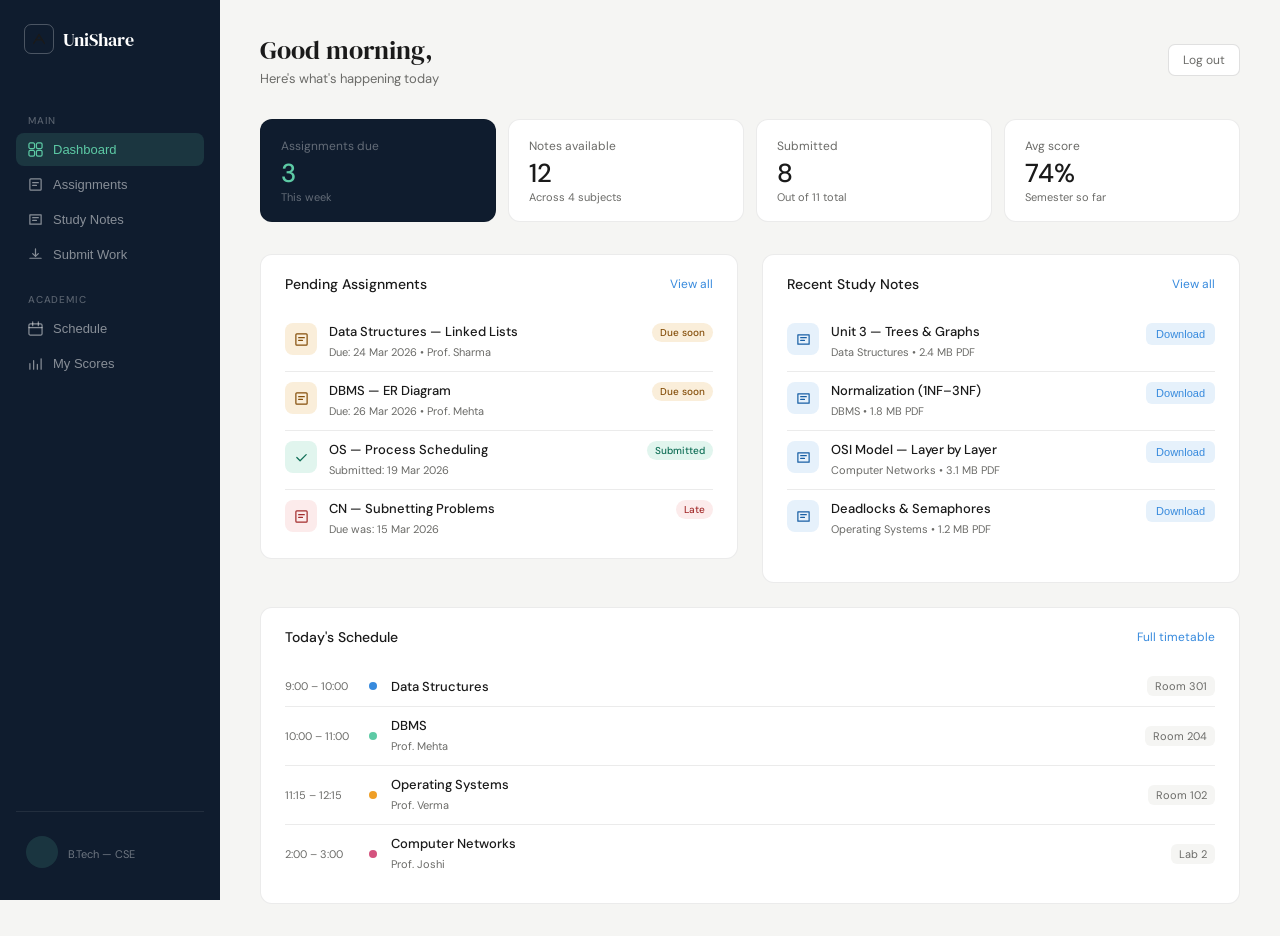
==== index.html @ 7fa1449f "." ====
<!DOCTYPE html>
<html lang="en">
<head>
<meta charset="UTF-8"/>
<meta name="viewport" content="width=device-width, initial-scale=1.0"/>
<title>UniShare — Student Dashboard</title>
<link href="https://fonts.googleapis.com/css2?family=DM+Serif+Display:ital@0;1&family=DM+Sans:wght@300;400;500&display=swap" rel="stylesheet">
<link rel="stylesheet" href="style.css">
</head>
<body>
<div class="app">
  <aside class="sidebar">
    <div class="brand">
      <div class="brand-mark">
        <svg width="16" height="16" viewBox="0 0 18 18" fill="none"><path d="M3 14L9 4L15 14" stroke="currentColor" stroke-width="1.5" stroke-linecap="round" stroke-linejoin="round"/><path d="M5.5 10H12.5" stroke="currentColor" stroke-width="1.5" stroke-linecap="round"/></svg>
      </div>
      <span class="brand-name">UniShare</span>
    </div>

    <div class="nav-label">Main</div>
    <button class="nav-item active" data-section="dashboard"><svg viewBox="0 0 16 16" fill="none"><rect x="1" y="1" width="6" height="6" rx="1.5" stroke="currentColor" stroke-width="1.3"/><rect x="9" y="1" width="6" height="6" rx="1.5" stroke="currentColor" stroke-width="1.3"/><rect x="1" y="9" width="6" height="6" rx="1.5" stroke="currentColor" stroke-width="1.3"/><rect x="9" y="9" width="6" height="6" rx="1.5" stroke="currentColor" stroke-width="1.3"/></svg>Dashboard</button>
    <button class="nav-item" data-section="assignments"><svg viewBox="0 0 16 16" fill="none"><path d="M3 2h10a1 1 0 011 1v10a1 1 0 01-1 1H3a1 1 0 01-1-1V3a1 1 0 011-1z" stroke="currentColor" stroke-width="1.3"/><path d="M5 6h6M5 9h4" stroke="currentColor" stroke-width="1.3" stroke-linecap="round"/></svg>Assignments</button>
    <button class="nav-item" data-section="notes"><svg viewBox="0 0 16 16" fill="none"><path d="M2 3h12v10H2z" stroke="currentColor" stroke-width="1.3" stroke-linejoin="round"/><path d="M5 6h6M5 9h4" stroke="currentColor" stroke-width="1.3" stroke-linecap="round"/></svg>Study Notes</button>
    <button class="nav-item" data-section="submit"><svg viewBox="0 0 16 16" fill="none"><path d="M8 2v8M5 7l3 3 3-3" stroke="currentColor" stroke-width="1.3" stroke-linecap="round" stroke-linejoin="round"/><path d="M2 12h12" stroke="currentColor" stroke-width="1.3" stroke-linecap="round"/></svg>Submit Work</button>

    <div class="nav-label">Academic</div>
    <button class="nav-item" data-section="schedule"><svg viewBox="0 0 16 16" fill="none"><rect x="1" y="3" width="14" height="12" rx="1.5" stroke="currentColor" stroke-width="1.3"/><path d="M5 1v4M11 1v4M1 7h14" stroke="currentColor" stroke-width="1.3" stroke-linecap="round"/></svg>Schedule</button>
    <button class="nav-item" data-section="scores"><svg viewBox="0 0 16 16" fill="none"><path d="M2 14V8M6 14V5M10 14V9M14 14V3" stroke="currentColor" stroke-width="1.3" stroke-linecap="round"/></svg>My Scores</button>

    <div class="sidebar-bottom">
      <div class="user-card" onclick="openSettings()">
        <div class="avatar" id="avatar-display">RS</div>
        <div class="user-info">
          <p id="user-display-name">Rahul Singh</p>
          <span id="user-display-program">B.Tech — CSE</span>
        </div>
      </div>
    </div>
  </aside>

  <main class="main">
    <div class="topbar">
      <div>
        <h1 id="page-title"></h1>
        <p id="page-sub"></p>
      </div>
      <button class="logout-btn" onclick="logout()">Log out</button>
    </div>
    <div id="dynamic-content"></div>
  </main>
</div>

<!-- SETTINGS MODAL -->
<div class="modal-overlay" id="settings-modal">
  <div class="modal">
    <h2>Settings</h2>
    <div class="form-group">
      <label class="form-label">Full Name</label>
      <input type="text" class="form-input" id="input-name" placeholder="Your name">
    </div>
    <div class="form-group">
      <label class="form-label">Program</label>
      <input type="text" class="form-input" id="input-program" placeholder="e.g., B.Tech CSE">
    </div>
    <div class="form-group">
      <label class="form-label">Accent Color</label>
      <div class="color-options" id="color-options">
        <div class="color-opt active" data-color="#5DCAA5" style="background:#5DCAA5"></div>
        <div class="color-opt" data-color="#378ADD" style="background:#378ADD"></div>
        <div class="color-opt" data-color="#D4537E" style="background:#D4537E"></div>
        <div class="color-opt" data-color="#EF9F27" style="background:#EF9F27"></div>
      </div>
    </div>
    <button class="btn-save" onclick="saveSettings()">Save Changes</button>
    <button class="btn-cancel" onclick="closeSettings()">Cancel</button>
  </div>
</div>

<script src="app.js"></script>
</body>
</html>
---- style.css ----
:root {
  --accent: #5DCAA5;
  --accent-soft: rgba(93, 202, 165, 0.15);
  --sidebar-bg: #0f1c2e;
  --bg: #f5f5f3;
  --card-bg: #fff;
  --text-main: #1a1a1a;
  --text-muted: #6b6b68;
  --border: rgba(0, 0, 0, 0.08);
}

*,
*::before,
*::after {
  box-sizing: border-box;
  margin: 0;
  padding: 0;
}

html,
body {
  height: 100%;
  font-family: 'DM Sans', sans-serif;
  background: var(--bg);
  color: var(--text-main);
}

.app {
  display: flex;
  min-height: 100vh;
}


/* ── SIDEBAR ─────────────────────────────── */

.sidebar {
  width: 220px;
  background: var(--sidebar-bg);
  display: flex;
  flex-direction: column;
  padding: 1.5rem 1rem;
  position: fixed;
  top: 0;
  left: 0;
  bottom: 0;
  z-index: 100;
}

.brand {
  display: flex;
  align-items: center;
  gap: 9px;
  margin-bottom: 2.5rem;
  padding: 0 0.5rem;
}

.brand-mark {
  width: 30px;
  height: 30px;
  border: 1.5px solid rgba(255, 255, 255, 0.25);
  border-radius: 7px;
  display: flex;
  align-items: center;
  justify-content: center;
}

.brand-mark svg {
  stroke: var(--accent);
}

.brand-name {
  font-family: 'DM Serif Display', serif;
  font-size: 18px;
  color: #fff;
}

.nav-label {
  font-size: 10px;
  font-weight: 500;
  letter-spacing: 0.08em;
  text-transform: uppercase;
  color: rgba(255, 255, 255, 0.3);
  padding: 0 0.75rem;
  margin: 1.25rem 0 6px;
}

.nav-item {
  display: flex;
  align-items: center;
  gap: 10px;
  padding: 9px 12px;
  border-radius: 8px;
  cursor: pointer;
  color: rgba(255, 255, 255, 0.5);
  font-size: 13px;
  transition: all 0.15s;
  background: none;
  border: none;
  width: 100%;
  text-align: left;
  margin-bottom: 2px;
}

.nav-item:hover {
  background: rgba(255, 255, 255, 0.07);
  color: rgba(255, 255, 255, 0.85);
}

.nav-item.active {
  background: var(--accent-soft);
  color: var(--accent);
}

.nav-item svg {
  width: 15px;
  height: 15px;
  flex-shrink: 0;
}

.sidebar-bottom {
  margin-top: auto;
  border-top: 0.5px solid rgba(255, 255, 255, 0.08);
  padding-top: 1rem;
}

.user-card {
  display: flex;
  align-items: center;
  gap: 10px;
  padding: 8px 10px;
  border-radius: 8px;
  cursor: pointer;
  transition: background 0.2s;
}

.user-card:hover {
  background: rgba(255, 255, 255, 0.05);
}

.avatar {
  width: 32px;
  height: 32px;
  border-radius: 50%;
  background: var(--accent-soft);
  display: flex;
  align-items: center;
  justify-content: center;
  font-size: 12px;
  font-weight: 500;
  color: var(--accent);
  flex-shrink: 0;
}

.user-info p {
  font-size: 13px;
  color: #fff;
  font-weight: 500;
}

.user-info span {
  font-size: 11px;
  color: rgba(255, 255, 255, 0.4);
}


/* ── MAIN ────────────────────────────────── */

.main {
  margin-left: 220px;
  flex: 1;
  padding: 2rem 2.5rem;
  max-width: calc(100vw - 220px);
}

.topbar {
  display: flex;
  align-items: center;
  justify-content: space-between;
  margin-bottom: 2rem;
}

.topbar h1 {
  font-family: 'DM Serif Display', serif;
  font-size: 26px;
  font-weight: 400;
}

.topbar p {
  font-size: 13px;
  color: var(--text-muted);
  margin-top: 2px;
}

.logout-btn {
  font-size: 12px;
  color: var(--text-muted);
  background: #fff;
  border: 0.5px solid rgba(0, 0, 0, 0.12);
  border-radius: 7px;
  padding: 7px 14px;
  cursor: pointer;
  font-family: 'DM Sans', sans-serif;
}

.logout-btn:hover {
  background: var(--bg);
}


/* ── CARDS & GRID ────────────────────────── */

.stats-grid {
  display: grid;
  grid-template-columns: repeat(4, 1fr);
  gap: 12px;
  margin-bottom: 2rem;
}

.stat-card {
  background: var(--card-bg);
  border: 0.5px solid var(--border);
  border-radius: 12px;
  padding: 1.1rem 1.25rem;
}

.stat-card.highlight {
  background: var(--sidebar-bg);
}

.stat-label {
  font-size: 12px;
  color: var(--text-muted);
  margin-bottom: 6px;
}

.stat-value {
  font-size: 26px;
  font-weight: 500;
  line-height: 1;
}

.stat-sub {
  font-size: 11px;
  color: var(--text-muted);
  margin-top: 4px;
}

.stat-card.highlight .stat-label,
.stat-card.highlight .stat-sub {
  color: rgba(255, 255, 255, 0.35);
}

.stat-card.highlight .stat-value {
  color: var(--accent);
}

.content-grid {
  display: grid;
  grid-template-columns: 1fr 1fr;
  gap: 1.5rem;
  margin-bottom: 1.5rem;
}

.card {
  background: var(--card-bg);
  border: 0.5px solid var(--border);
  border-radius: 12px;
  padding: 1.25rem 1.5rem;
  margin-bottom: 1.5rem;
}

.card:last-child {
  margin-bottom: 0;
}

.card-header {
  display: flex;
  align-items: center;
  justify-content: space-between;
  margin-bottom: 1.25rem;
}

.card-title {
  font-size: 14px;
  font-weight: 500;
}

.card-link {
  font-size: 12px;
  color: #378ADD;
  cursor: pointer;
}

.card-link:hover {
  text-decoration: underline;
}


/* ── LIST ────────────────────────────────── */

.list-item {
  display: flex;
  align-items: flex-start;
  gap: 12px;
  padding: 10px 0;
  border-bottom: 0.5px solid var(--border);
}

.list-item:last-child {
  border-bottom: none;
  padding-bottom: 0;
}

.list-icon {
  width: 32px;
  height: 32px;
  border-radius: 8px;
  display: flex;
  align-items: center;
  justify-content: center;
  flex-shrink: 0;
}

.icon-due  { background: #faeeda; color: #854f0b; }
.icon-done { background: #e1f5ee; color: #0f6e56; }
.icon-late { background: #fcebeb; color: #a32d2d; }

.icon-new,
.icon-note {
  background: #e6f1fb;
  color: #185fa5;
}

.list-info {
  flex: 1;
}

.list-info p {
  font-size: 13px;
  font-weight: 500;
}

.list-info span {
  font-size: 11px;
  color: var(--text-muted);
}

.badge {
  font-size: 10px;
  font-weight: 500;
  padding: 3px 8px;
  border-radius: 20px;
  white-space: nowrap;
}

.badge.due  { background: #faeeda; color: #854f0b; }
.badge.done { background: #e1f5ee; color: #0f6e56; }
.badge.late { background: #fcebeb; color: #a32d2d; }
.badge.new  { background: #e6f1fb; color: #185fa5; }

.btn-sm {
  font-size: 11px;
  color: #378ADD;
  background: #e6f1fb;
  border: none;
  border-radius: 6px;
  padding: 5px 10px;
  cursor: pointer;
  font-weight: 500;
}

.btn-sm:hover {
  background: #d0e4f9;
}


/* ── SCHEDULE ────────────────────────────── */

.schedule-row {
  display: flex;
  align-items: center;
  gap: 14px;
  padding: 10px 0;
  border-bottom: 0.5px solid var(--border);
}

.schedule-row:last-child {
  border-bottom: none;
}

.schedule-time {
  font-size: 11px;
  color: var(--text-muted);
  min-width: 70px;
}

.schedule-dot {
  width: 8px;
  height: 8px;
  border-radius: 50%;
  flex-shrink: 0;
}

.schedule-info p {
  font-size: 13px;
  font-weight: 500;
}

.schedule-info span {
  font-size: 11px;
  color: var(--text-muted);
}

.schedule-room {
  margin-left: auto;
  font-size: 11px;
  color: var(--text-muted);
  background: var(--bg);
  padding: 3px 8px;
  border-radius: 6px;
}


/* ── SUBMIT ──────────────────────────────── */

.upload-area {
  border: 1.5px dashed rgba(0, 0, 0, 0.15);
  border-radius: 10px;
  padding: 1.5rem;
  text-align: center;
  cursor: pointer;
  transition: border-color 0.15s, background 0.15s;
  margin-bottom: 1rem;
}

.upload-area:hover {
  border-color: #378ADD;
  background: #f0f7ff;
}

.upload-area p {
  font-size: 13px;
  color: var(--text-muted);
  margin-top: 8px;
}

.select-field {
  width: 100%;
  height: 38px;
  border: 0.5px solid rgba(0, 0, 0, 0.12);
  border-radius: 8px;
  padding: 0 12px;
  font-family: 'DM Sans', sans-serif;
  font-size: 13px;
  background: #fff;
  outline: none;
  margin-bottom: 10px;
  cursor: pointer;
}

.submit-btn {
  width: 100%;
  height: 40px;
  background: var(--sidebar-bg);
  color: #fff;
  border: none;
  border-radius: 8px;
  font-family: 'DM Sans', sans-serif;
  font-size: 13px;
  font-weight: 500;
  cursor: pointer;
}

.submit-btn:hover {
  opacity: 0.85;
}


/* ── SCORES ──────────────────────────────── */

.progress-row {
  display: flex;
  align-items: center;
  gap: 16px;
  padding: 12px 0;
  border-bottom: 0.5px solid var(--border);
}

.progress-row:last-child {
  border-bottom: none;
}

.progress-label {
  font-size: 13px;
  font-weight: 500;
  min-width: 160px;
}

.progress-track {
  flex: 1;
  background: var(--bg);
  border-radius: 20px;
  height: 6px;
  overflow: hidden;
}

.progress-fill {
  height: 100%;
  border-radius: 20px;
}

.progress-value {
  font-size: 13px;
  font-weight: 500;
  min-width: 40px;
  text-align: right;
}


/* ── MODAL ───────────────────────────────── */

.modal-overlay {
  position: fixed;
  inset: 0;
  background: rgba(0, 0, 0, 0.4);
  display: flex;
  align-items: center;
  justify-content: center;
  z-index: 200;
  opacity: 0;
  visibility: hidden;
  transition: all 0.2s;
}

.modal-overlay.open {
  opacity: 1;
  visibility: visible;
}

.modal {
  background: #fff;
  border-radius: 12px;
  padding: 2rem;
  width: 100%;
  max-width: 400px;
  box-shadow: 0 10px 40px rgba(0, 0, 0, 0.1);
  transform: translateY(10px);
  transition: transform 0.2s;
}

.modal-overlay.open .modal {
  transform: translateY(0);
}

.modal h2 {
  font-family: 'DM Serif Display', serif;
  font-size: 20px;
  margin-bottom: 1.5rem;
}

.form-group {
  margin-bottom: 1rem;
}

.form-label {
  display: block;
  font-size: 12px;
  font-weight: 500;
  color: var(--text-muted);
  margin-bottom: 6px;
}

.form-input {
  width: 100%;
  height: 40px;
  border: 1px solid #ddd;
  border-radius: 8px;
  padding: 0 12px;
  font-size: 13px;
}

.color-options {
  display: flex;
  gap: 10px;
  margin-top: 5px;
}

.color-opt {
  width: 28px;
  height: 28px;
  border-radius: 50%;
  cursor: pointer;
  border: 2px solid transparent;
  transition: transform 0.15s;
}

.color-opt:hover {
  transform: scale(1.1);
}

.color-opt.active {
  border-color: var(--text-main);
}

.btn-save {
  width: 100%;
  height: 40px;
  background: var(--accent);
  color: #fff;
  border: none;
  border-radius: 8px;
  font-weight: 500;
  cursor: pointer;
  margin-top: 1rem;
}

.btn-cancel {
  background: transparent;
  color: var(--text-muted);
  border: none;
  cursor: pointer;
  font-size: 12px;
  margin-top: 0.5rem;
  display: block;
  width: 100%;
  text-align: center;
}


/* ── RESPONSIVE ──────────────────────────── */

@media (max-width: 900px) {
  .stats-grid {
    grid-template-columns: 1fr 1fr;
  }
  .content-grid {
    grid-template-columns: 1fr;
  }
}

@media (max-width: 640px) {
  .sidebar {
    display: none;
  }
  .main {
    margin-left: 0;
    max-width: 100vw;
    padding: 1.25rem;
  }
  .stats-grid {
    grid-template-columns: 1fr 1fr;
  }
}
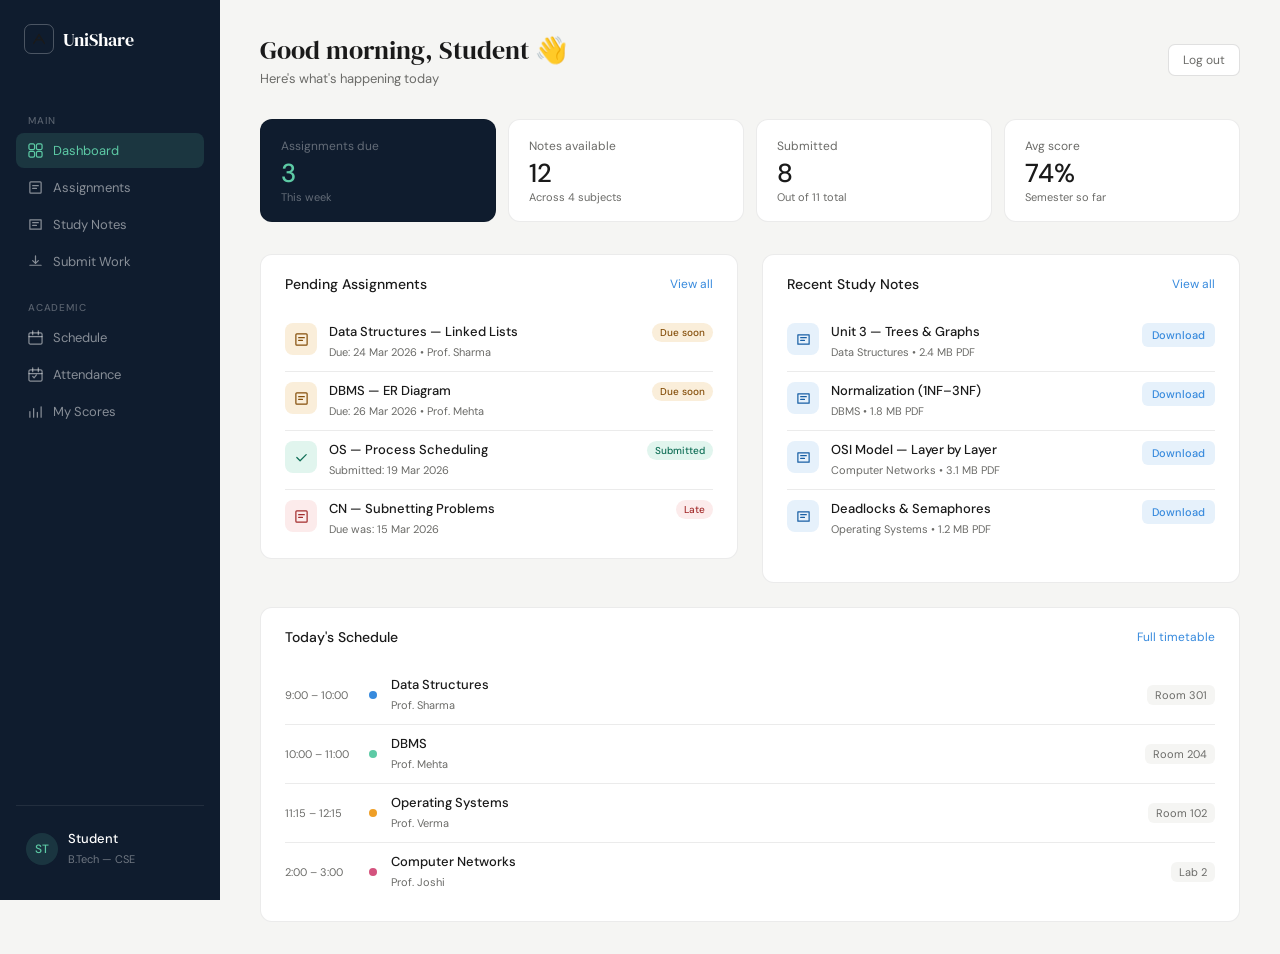
==== commit fc57b4c9: "added attendance option to student dashboard" ====
--- a/index.html
+++ b/index.html
@@ -4,28 +4,56 @@
 <meta charset="UTF-8"/>
 <meta name="viewport" content="width=device-width, initial-scale=1.0"/>
 <title>UniShare — Student Dashboard</title>
+<link rel="preconnect" href="https://fonts.googleapis.com">
+<link rel="preconnect" href="https://fonts.gstatic.com" crossorigin>
 <link href="https://fonts.googleapis.com/css2?family=DM+Serif+Display:ital@0;1&family=DM+Sans:wght@300;400;500&display=swap" rel="stylesheet">
 <link rel="stylesheet" href="style.css">
 </head>
 <body>
 <div class="app">
+
   <aside class="sidebar">
     <div class="brand">
       <div class="brand-mark">
-        <svg width="16" height="16" viewBox="0 0 18 18" fill="none"><path d="M3 14L9 4L15 14" stroke="currentColor" stroke-width="1.5" stroke-linecap="round" stroke-linejoin="round"/><path d="M5.5 10H12.5" stroke="currentColor" stroke-width="1.5" stroke-linecap="round"/></svg>
+        <svg width="16" height="16" viewBox="0 0 18 18" fill="none">
+          <path d="M3 14L9 4L15 14" stroke="currentColor" stroke-width="1.5" stroke-linecap="round" stroke-linejoin="round"/>
+          <path d="M5.5 10H12.5" stroke="currentColor" stroke-width="1.5" stroke-linecap="round"/>
+        </svg>
       </div>
       <span class="brand-name">UniShare</span>
     </div>
 
     <div class="nav-label">Main</div>
-    <button class="nav-item active" data-section="dashboard"><svg viewBox="0 0 16 16" fill="none"><rect x="1" y="1" width="6" height="6" rx="1.5" stroke="currentColor" stroke-width="1.3"/><rect x="9" y="1" width="6" height="6" rx="1.5" stroke="currentColor" stroke-width="1.3"/><rect x="1" y="9" width="6" height="6" rx="1.5" stroke="currentColor" stroke-width="1.3"/><rect x="9" y="9" width="6" height="6" rx="1.5" stroke="currentColor" stroke-width="1.3"/></svg>Dashboard</button>
-    <button class="nav-item" data-section="assignments"><svg viewBox="0 0 16 16" fill="none"><path d="M3 2h10a1 1 0 011 1v10a1 1 0 01-1 1H3a1 1 0 01-1-1V3a1 1 0 011-1z" stroke="currentColor" stroke-width="1.3"/><path d="M5 6h6M5 9h4" stroke="currentColor" stroke-width="1.3" stroke-linecap="round"/></svg>Assignments</button>
-    <button class="nav-item" data-section="notes"><svg viewBox="0 0 16 16" fill="none"><path d="M2 3h12v10H2z" stroke="currentColor" stroke-width="1.3" stroke-linejoin="round"/><path d="M5 6h6M5 9h4" stroke="currentColor" stroke-width="1.3" stroke-linecap="round"/></svg>Study Notes</button>
-    <button class="nav-item" data-section="submit"><svg viewBox="0 0 16 16" fill="none"><path d="M8 2v8M5 7l3 3 3-3" stroke="currentColor" stroke-width="1.3" stroke-linecap="round" stroke-linejoin="round"/><path d="M2 12h12" stroke="currentColor" stroke-width="1.3" stroke-linecap="round"/></svg>Submit Work</button>
+    <button class="nav-item active" data-section="dashboard">
+      <svg viewBox="0 0 16 16" fill="none"><rect x="1" y="1" width="6" height="6" rx="1.5" stroke="currentColor" stroke-width="1.3"/><rect x="9" y="1" width="6" height="6" rx="1.5" stroke="currentColor" stroke-width="1.3"/><rect x="1" y="9" width="6" height="6" rx="1.5" stroke="currentColor" stroke-width="1.3"/><rect x="9" y="9" width="6" height="6" rx="1.5" stroke="currentColor" stroke-width="1.3"/></svg>
+      Dashboard
+    </button>
+    <button class="nav-item" data-section="assignments">
+      <svg viewBox="0 0 16 16" fill="none"><path d="M3 2h10a1 1 0 011 1v10a1 1 0 01-1 1H3a1 1 0 01-1-1V3a1 1 0 011-1z" stroke="currentColor" stroke-width="1.3"/><path d="M5 6h6M5 9h4" stroke="currentColor" stroke-width="1.3" stroke-linecap="round"/></svg>
+      Assignments
+    </button>
+    <button class="nav-item" data-section="notes">
+      <svg viewBox="0 0 16 16" fill="none"><path d="M2 3h12v10H2z" stroke="currentColor" stroke-width="1.3" stroke-linejoin="round"/><path d="M5 6h6M5 9h4" stroke="currentColor" stroke-width="1.3" stroke-linecap="round"/></svg>
+      Study Notes
+    </button>
+    <button class="nav-item" data-section="submit">
+      <svg viewBox="0 0 16 16" fill="none"><path d="M8 2v8M5 7l3 3 3-3" stroke="currentColor" stroke-width="1.3" stroke-linecap="round" stroke-linejoin="round"/><path d="M2 12h12" stroke="currentColor" stroke-width="1.3" stroke-linecap="round"/></svg>
+      Submit Work
+    </button>
 
     <div class="nav-label">Academic</div>
-    <button class="nav-item" data-section="schedule"><svg viewBox="0 0 16 16" fill="none"><rect x="1" y="3" width="14" height="12" rx="1.5" stroke="currentColor" stroke-width="1.3"/><path d="M5 1v4M11 1v4M1 7h14" stroke="currentColor" stroke-width="1.3" stroke-linecap="round"/></svg>Schedule</button>
-    <button class="nav-item" data-section="scores"><svg viewBox="0 0 16 16" fill="none"><path d="M2 14V8M6 14V5M10 14V9M14 14V3" stroke="currentColor" stroke-width="1.3" stroke-linecap="round"/></svg>My Scores</button>
+    <button class="nav-item" data-section="schedule">
+      <svg viewBox="0 0 16 16" fill="none"><rect x="1" y="3" width="14" height="12" rx="1.5" stroke="currentColor" stroke-width="1.3"/><path d="M5 1v4M11 1v4M1 7h14" stroke="currentColor" stroke-width="1.3" stroke-linecap="round"/></svg>
+      Schedule
+    </button>
+    <button class="nav-item" data-section="attendance">
+      <svg viewBox="0 0 16 16" fill="none"><rect x="1" y="3" width="14" height="12" rx="1.5" stroke="currentColor" stroke-width="1.3"/><path d="M5 1v4M11 1v4M1 7h14" stroke="currentColor" stroke-width="1.3" stroke-linecap="round"/><path d="M5 10l1.5 1.5L9 8.5" stroke="currentColor" stroke-width="1.3" stroke-linecap="round" stroke-linejoin="round"/></svg>
+      Attendance
+    </button>
+    <button class="nav-item" data-section="scores">
+      <svg viewBox="0 0 16 16" fill="none"><path d="M2 14V8M6 14V5M10 14V9M14 14V3" stroke="currentColor" stroke-width="1.3" stroke-linecap="round"/></svg>
+      My Scores
+    </button>
 
     <div class="sidebar-bottom">
       <div class="user-card" onclick="openSettings()">
--- a/style.css
+++ b/style.css
@@ -9,16 +9,13 @@
   --border: rgba(0, 0, 0, 0.08);
 }
 
-*,
-*::before,
-*::after {
+*, *::before, *::after {
   box-sizing: border-box;
   margin: 0;
   padding: 0;
 }
 
-html,
-body {
+html, body {
   height: 100%;
   font-family: 'DM Sans', sans-serif;
   background: var(--bg);
@@ -30,9 +27,7 @@
   min-height: 100vh;
 }
 
-
-/* ── SIDEBAR ─────────────────────────────── */
-
+/* ── SIDEBAR ── */
 .sidebar {
   width: 220px;
   background: var(--sidebar-bg);
@@ -40,9 +35,7 @@
   flex-direction: column;
   padding: 1.5rem 1rem;
   position: fixed;
-  top: 0;
-  left: 0;
-  bottom: 0;
+  top: 0; left: 0; bottom: 0;
   z-index: 100;
 }
 
@@ -55,18 +48,13 @@
 }
 
 .brand-mark {
-  width: 30px;
-  height: 30px;
-  border: 1.5px solid rgba(255, 255, 255, 0.25);
+  width: 30px; height: 30px;
+  border: 1.5px solid rgba(255,255,255,0.25);
   border-radius: 7px;
-  display: flex;
-  align-items: center;
-  justify-content: center;
-}
-
-.brand-mark svg {
-  stroke: var(--accent);
-}
+  display: flex; align-items: center; justify-content: center;
+}
+
+.brand-mark svg { stroke: var(--accent); }
 
 .brand-name {
   font-family: 'DM Serif Display', serif;
@@ -79,7 +67,7 @@
   font-weight: 500;
   letter-spacing: 0.08em;
   text-transform: uppercase;
-  color: rgba(255, 255, 255, 0.3);
+  color: rgba(255,255,255,0.3);
   padding: 0 0.75rem;
   margin: 1.25rem 0 6px;
 }
@@ -91,7 +79,7 @@
   padding: 9px 12px;
   border-radius: 8px;
   cursor: pointer;
-  color: rgba(255, 255, 255, 0.5);
+  color: rgba(255,255,255,0.5);
   font-size: 13px;
   transition: all 0.15s;
   background: none;
@@ -99,11 +87,12 @@
   width: 100%;
   text-align: left;
   margin-bottom: 2px;
+  font-family: 'DM Sans', sans-serif;
 }
 
 .nav-item:hover {
-  background: rgba(255, 255, 255, 0.07);
-  color: rgba(255, 255, 255, 0.85);
+  background: rgba(255,255,255,0.07);
+  color: rgba(255,255,255,0.85);
 }
 
 .nav-item.active {
@@ -112,14 +101,13 @@
 }
 
 .nav-item svg {
-  width: 15px;
-  height: 15px;
+  width: 15px; height: 15px;
   flex-shrink: 0;
 }
 
 .sidebar-bottom {
   margin-top: auto;
-  border-top: 0.5px solid rgba(255, 255, 255, 0.08);
+  border-top: 0.5px solid rgba(255,255,255,0.08);
   padding-top: 1rem;
 }
 
@@ -133,38 +121,22 @@
   transition: background 0.2s;
 }
 
-.user-card:hover {
-  background: rgba(255, 255, 255, 0.05);
-}
+.user-card:hover { background: rgba(255,255,255,0.05); }
 
 .avatar {
-  width: 32px;
-  height: 32px;
+  width: 32px; height: 32px;
   border-radius: 50%;
   background: var(--accent-soft);
-  display: flex;
-  align-items: center;
-  justify-content: center;
-  font-size: 12px;
-  font-weight: 500;
+  display: flex; align-items: center; justify-content: center;
+  font-size: 12px; font-weight: 500;
   color: var(--accent);
   flex-shrink: 0;
 }
 
-.user-info p {
-  font-size: 13px;
-  color: #fff;
-  font-weight: 500;
-}
-
-.user-info span {
-  font-size: 11px;
-  color: rgba(255, 255, 255, 0.4);
-}
-
-
-/* ── MAIN ────────────────────────────────── */
-
+.user-info p { font-size: 13px; color: #fff; font-weight: 500; }
+.user-info span { font-size: 11px; color: rgba(255,255,255,0.4); }
+
+/* ── MAIN ── */
 .main {
   margin-left: 220px;
   flex: 1;
@@ -185,33 +157,25 @@
   font-weight: 400;
 }
 
-.topbar p {
-  font-size: 13px;
-  color: var(--text-muted);
-  margin-top: 2px;
-}
+.topbar p { font-size: 13px; color: var(--text-muted); margin-top: 2px; }
 
 .logout-btn {
   font-size: 12px;
   color: var(--text-muted);
   background: #fff;
-  border: 0.5px solid rgba(0, 0, 0, 0.12);
+  border: 0.5px solid rgba(0,0,0,0.12);
   border-radius: 7px;
   padding: 7px 14px;
   cursor: pointer;
   font-family: 'DM Sans', sans-serif;
 }
 
-.logout-btn:hover {
-  background: var(--bg);
-}
-
-
-/* ── CARDS & GRID ────────────────────────── */
-
+.logout-btn:hover { background: var(--bg); }
+
+/* ── CARDS & GRID ── */
 .stats-grid {
   display: grid;
-  grid-template-columns: repeat(4, 1fr);
+  grid-template-columns: repeat(4,1fr);
   gap: 12px;
   margin-bottom: 2rem;
 }
@@ -223,36 +187,15 @@
   padding: 1.1rem 1.25rem;
 }
 
-.stat-card.highlight {
-  background: var(--sidebar-bg);
-}
-
-.stat-label {
-  font-size: 12px;
-  color: var(--text-muted);
-  margin-bottom: 6px;
-}
-
-.stat-value {
-  font-size: 26px;
-  font-weight: 500;
-  line-height: 1;
-}
-
-.stat-sub {
-  font-size: 11px;
-  color: var(--text-muted);
-  margin-top: 4px;
-}
+.stat-card.highlight { background: var(--sidebar-bg); }
+
+.stat-label { font-size: 12px; color: var(--text-muted); margin-bottom: 6px; }
+.stat-value { font-size: 26px; font-weight: 500; line-height: 1; }
+.stat-sub   { font-size: 11px; color: var(--text-muted); margin-top: 4px; }
 
 .stat-card.highlight .stat-label,
-.stat-card.highlight .stat-sub {
-  color: rgba(255, 255, 255, 0.35);
-}
-
-.stat-card.highlight .stat-value {
-  color: var(--accent);
-}
+.stat-card.highlight .stat-sub  { color: rgba(255,255,255,0.35); }
+.stat-card.highlight .stat-value { color: var(--accent); }
 
 .content-grid {
   display: grid;
@@ -269,9 +212,7 @@
   margin-bottom: 1.5rem;
 }
 
-.card:last-child {
-  margin-bottom: 0;
-}
+.card:last-child { margin-bottom: 0; }
 
 .card-header {
   display: flex;
@@ -280,24 +221,12 @@
   margin-bottom: 1.25rem;
 }
 
-.card-title {
-  font-size: 14px;
-  font-weight: 500;
-}
-
-.card-link {
-  font-size: 12px;
-  color: #378ADD;
-  cursor: pointer;
-}
-
-.card-link:hover {
-  text-decoration: underline;
-}
-
-
-/* ── LIST ────────────────────────────────── */
-
+.card-title { font-size: 14px; font-weight: 500; }
+
+.card-link { font-size: 12px; color: #378ADD; cursor: pointer; }
+.card-link:hover { text-decoration: underline; }
+
+/* ── LIST ── */
 .list-item {
   display: flex;
   align-items: flex-start;
@@ -306,76 +235,51 @@
   border-bottom: 0.5px solid var(--border);
 }
 
-.list-item:last-child {
-  border-bottom: none;
-  padding-bottom: 0;
-}
+.list-item:last-child { border-bottom: none; padding-bottom: 0; }
 
 .list-icon {
-  width: 32px;
-  height: 32px;
+  width: 32px; height: 32px;
   border-radius: 8px;
-  display: flex;
-  align-items: center;
-  justify-content: center;
+  display: flex; align-items: center; justify-content: center;
   flex-shrink: 0;
 }
 
 .icon-due  { background: #faeeda; color: #854f0b; }
 .icon-done { background: #e1f5ee; color: #0f6e56; }
 .icon-late { background: #fcebeb; color: #a32d2d; }
-
 .icon-new,
-.icon-note {
-  background: #e6f1fb;
-  color: #185fa5;
-}
-
-.list-info {
-  flex: 1;
-}
-
-.list-info p {
-  font-size: 13px;
-  font-weight: 500;
-}
-
-.list-info span {
-  font-size: 11px;
-  color: var(--text-muted);
-}
+.icon-note { background: #e6f1fb; color: #185fa5; }
+
+.list-info { flex: 1; }
+.list-info p    { font-size: 13px; font-weight: 500; }
+.list-info span { font-size: 11px; color: var(--text-muted); }
 
 .badge {
-  font-size: 10px;
-  font-weight: 500;
-  padding: 3px 8px;
-  border-radius: 20px;
-  white-space: nowrap;
-}
-
-.badge.due  { background: #faeeda; color: #854f0b; }
-.badge.done { background: #e1f5ee; color: #0f6e56; }
-.badge.late { background: #fcebeb; color: #a32d2d; }
-.badge.new  { background: #e6f1fb; color: #185fa5; }
+  font-size: 10px; font-weight: 500;
+  padding: 3px 8px; border-radius: 20px; white-space: nowrap;
+}
+
+.badge.due     { background: #faeeda; color: #854f0b; }
+.badge.done    { background: #e1f5ee; color: #0f6e56; }
+.badge.late    { background: #fcebeb; color: #a32d2d; }
+.badge.new     { background: #e6f1fb; color: #185fa5; }
+.badge.present { background: #d1fae5; color: #065f46; }
+.badge.absent  { background: #fee2e2; color: #991b1b; }
+.badge.late-att{ background: #fef3c7; color: #92400e; }
 
 .btn-sm {
   font-size: 11px;
   color: #378ADD;
   background: #e6f1fb;
-  border: none;
-  border-radius: 6px;
+  border: none; border-radius: 6px;
   padding: 5px 10px;
-  cursor: pointer;
-  font-weight: 500;
-}
-
-.btn-sm:hover {
-  background: #d0e4f9;
-}
-
-
-/* ── SCHEDULE ────────────────────────────── */
-
+  cursor: pointer; font-weight: 500;
+  font-family: 'DM Sans', sans-serif;
+}
+
+.btn-sm:hover { background: #d0e4f9; }
+
+/* ── SCHEDULE ── */
 .schedule-row {
   display: flex;
   align-items: center;
@@ -384,100 +288,53 @@
   border-bottom: 0.5px solid var(--border);
 }
 
-.schedule-row:last-child {
-  border-bottom: none;
-}
-
-.schedule-time {
-  font-size: 11px;
-  color: var(--text-muted);
-  min-width: 70px;
-}
-
-.schedule-dot {
-  width: 8px;
-  height: 8px;
-  border-radius: 50%;
-  flex-shrink: 0;
-}
-
-.schedule-info p {
-  font-size: 13px;
-  font-weight: 500;
-}
-
-.schedule-info span {
-  font-size: 11px;
-  color: var(--text-muted);
-}
+.schedule-row:last-child { border-bottom: none; }
+
+.schedule-time { font-size: 11px; color: var(--text-muted); min-width: 70px; }
+.schedule-dot  { width: 8px; height: 8px; border-radius: 50%; flex-shrink: 0; }
+.schedule-info p    { font-size: 13px; font-weight: 500; }
+.schedule-info span { font-size: 11px; color: var(--text-muted); }
 
 .schedule-room {
   margin-left: auto;
-  font-size: 11px;
-  color: var(--text-muted);
+  font-size: 11px; color: var(--text-muted);
   background: var(--bg);
-  padding: 3px 8px;
-  border-radius: 6px;
-}
-
-
-/* ── SUBMIT ──────────────────────────────── */
-
+  padding: 3px 8px; border-radius: 6px;
+}
+
+/* ── SUBMIT ── */
 .upload-area {
-  border: 1.5px dashed rgba(0, 0, 0, 0.15);
-  border-radius: 10px;
-  padding: 1.5rem;
-  text-align: center;
-  cursor: pointer;
+  border: 1.5px dashed rgba(0,0,0,0.15);
+  border-radius: 10px; padding: 1.5rem;
+  text-align: center; cursor: pointer;
   transition: border-color 0.15s, background 0.15s;
   margin-bottom: 1rem;
 }
 
-.upload-area:hover {
-  border-color: #378ADD;
-  background: #f0f7ff;
-}
-
-.upload-area p {
-  font-size: 13px;
-  color: var(--text-muted);
-  margin-top: 8px;
-}
+.upload-area:hover { border-color: #378ADD; background: #f0f7ff; }
+.upload-area p { font-size: 13px; color: var(--text-muted); margin-top: 8px; }
 
 .select-field {
-  width: 100%;
-  height: 38px;
-  border: 0.5px solid rgba(0, 0, 0, 0.12);
-  border-radius: 8px;
-  padding: 0 12px;
-  font-family: 'DM Sans', sans-serif;
-  font-size: 13px;
-  background: #fff;
-  outline: none;
-  margin-bottom: 10px;
+  width: 100%; height: 38px;
+  border: 0.5px solid rgba(0,0,0,0.12);
+  border-radius: 8px; padding: 0 12px;
+  font-family: 'DM Sans', sans-serif; font-size: 13px;
+  background: #fff; outline: none;
+  margin-bottom: 10px; cursor: pointer;
+}
+
+.submit-btn {
+  width: 100%; height: 40px;
+  background: var(--sidebar-bg); color: #fff;
+  border: none; border-radius: 8px;
+  font-family: 'DM Sans', sans-serif;
+  font-size: 13px; font-weight: 500;
   cursor: pointer;
 }
 
-.submit-btn {
-  width: 100%;
-  height: 40px;
-  background: var(--sidebar-bg);
-  color: #fff;
-  border: none;
-  border-radius: 8px;
-  font-family: 'DM Sans', sans-serif;
-  font-size: 13px;
-  font-weight: 500;
-  cursor: pointer;
-}
-
-.submit-btn:hover {
-  opacity: 0.85;
-}
-
-
-/* ── SCORES ──────────────────────────────── */
-
+.submit-btn:hover { opacity: 0.85; }
+
+/* ── SCORES ── */
 .progress-row {
   display: flex;
   align-items: center;
@@ -486,168 +343,172 @@
   border-bottom: 0.5px solid var(--border);
 }
 
-.progress-row:last-child {
-  border-bottom: none;
-}
-
-.progress-label {
-  font-size: 13px;
-  font-weight: 500;
-  min-width: 160px;
-}
+.progress-row:last-child { border-bottom: none; }
+
+.progress-label { font-size: 13px; font-weight: 500; min-width: 160px; }
 
 .progress-track {
-  flex: 1;
-  background: var(--bg);
-  border-radius: 20px;
-  height: 6px;
-  overflow: hidden;
-}
-
-.progress-fill {
-  height: 100%;
-  border-radius: 20px;
-}
-
-.progress-value {
-  font-size: 13px;
-  font-weight: 500;
-  min-width: 40px;
-  text-align: right;
-}
-
-
-/* ── MODAL ───────────────────────────────── */
-
+  flex: 1; background: var(--bg);
+  border-radius: 20px; height: 6px; overflow: hidden;
+}
+
+.progress-fill { height: 100%; border-radius: 20px; }
+
+.progress-value { font-size: 13px; font-weight: 500; min-width: 40px; text-align: right; }
+
+/* ── ATTENDANCE ── */
+.att-summary-grid {
+  display: grid;
+  grid-template-columns: repeat(4,1fr);
+  gap: 12px;
+  margin-bottom: 1.5rem;
+}
+
+.att-sum-card {
+  background: var(--card-bg);
+  border: 0.5px solid var(--border);
+  border-radius: 12px;
+  padding: 1rem 1.25rem;
+  text-align: center;
+}
+
+.att-sum-num   { font-size: 26px; font-weight: 500; line-height: 1; margin-bottom: 4px; }
+.att-sum-label { font-size: 11px; color: var(--text-muted); }
+
+.att-progress-row {
+  display: flex;
+  align-items: center;
+  gap: 16px;
+  padding: 12px 0;
+  border-bottom: 0.5px solid var(--border);
+}
+
+.att-progress-row:last-child { border-bottom: none; }
+
+.att-progress-label { font-size: 13px; font-weight: 500; min-width: 160px; }
+
+.att-progress-track {
+  flex: 1; background: var(--bg);
+  border-radius: 20px; height: 6px; overflow: hidden;
+}
+
+.att-progress-fill { height: 100%; border-radius: 20px; }
+
+.att-count { font-size: 12px; color: var(--text-muted); min-width: 40px; text-align: center; }
+
+.att-pct {
+  font-size: 11px; font-weight: 500;
+  padding: 3px 8px; border-radius: 6px;
+  min-width: 42px; text-align: center;
+  display: inline-block;
+}
+
+.att-pct.good { background: #d1fae5; color: #065f46; }
+.att-pct.ok   { background: #fef3c7; color: #92400e; }
+.att-pct.low  { background: #fee2e2; color: #991b1b; }
+
+.att-table {
+  width: 100%; border-collapse: collapse; font-size: 13px;
+}
+
+.att-table th {
+  background: #f5f5f3;
+  padding: 9px 12px;
+  text-align: left;
+  font-size: 11px; font-weight: 500;
+  color: var(--text-muted);
+  letter-spacing: 0.03em;
+  border-bottom: 1px solid var(--border);
+}
+
+.att-table td {
+  padding: 10px 12px;
+  border-bottom: 1px solid rgba(0,0,0,0.04);
+  vertical-align: middle;
+}
+
+.att-table tr:last-child td { border-bottom: none; }
+.att-table tr:hover td { background: #fafaf9; }
+
+/* ── MODAL ── */
 .modal-overlay {
-  position: fixed;
-  inset: 0;
-  background: rgba(0, 0, 0, 0.4);
-  display: flex;
-  align-items: center;
-  justify-content: center;
+  position: fixed; inset: 0;
+  background: rgba(0,0,0,0.4);
+  display: flex; align-items: center; justify-content: center;
   z-index: 200;
-  opacity: 0;
-  visibility: hidden;
+  opacity: 0; visibility: hidden;
   transition: all 0.2s;
 }
 
-.modal-overlay.open {
-  opacity: 1;
-  visibility: visible;
-}
+.modal-overlay.open { opacity: 1; visibility: visible; }
 
 .modal {
-  background: #fff;
-  border-radius: 12px;
-  padding: 2rem;
-  width: 100%;
-  max-width: 400px;
-  box-shadow: 0 10px 40px rgba(0, 0, 0, 0.1);
-  transform: translateY(10px);
-  transition: transform 0.2s;
-}
-
-.modal-overlay.open .modal {
-  transform: translateY(0);
-}
+  background: #fff; border-radius: 12px;
+  padding: 2rem; width: 100%; max-width: 400px;
+  box-shadow: 0 10px 40px rgba(0,0,0,0.1);
+  transform: translateY(10px); transition: transform 0.2s;
+}
+
+.modal-overlay.open .modal { transform: translateY(0); }
 
 .modal h2 {
   font-family: 'DM Serif Display', serif;
-  font-size: 20px;
-  margin-bottom: 1.5rem;
-}
-
-.form-group {
-  margin-bottom: 1rem;
-}
+  font-size: 20px; margin-bottom: 1.5rem;
+}
+
+.form-group { margin-bottom: 1rem; }
 
 .form-label {
-  display: block;
-  font-size: 12px;
-  font-weight: 500;
-  color: var(--text-muted);
-  margin-bottom: 6px;
+  display: block; font-size: 12px; font-weight: 500;
+  color: var(--text-muted); margin-bottom: 6px;
 }
 
 .form-input {
-  width: 100%;
-  height: 40px;
-  border: 1px solid #ddd;
-  border-radius: 8px;
-  padding: 0 12px;
-  font-size: 13px;
-}
-
-.color-options {
-  display: flex;
-  gap: 10px;
-  margin-top: 5px;
-}
+  width: 100%; height: 40px;
+  border: 1px solid #ddd; border-radius: 8px;
+  padding: 0 12px; font-size: 13px;
+  font-family: 'DM Sans', sans-serif;
+}
+
+.color-options { display: flex; gap: 10px; margin-top: 5px; }
 
 .color-opt {
-  width: 28px;
-  height: 28px;
-  border-radius: 50%;
-  cursor: pointer;
-  border: 2px solid transparent;
+  width: 28px; height: 28px; border-radius: 50%;
+  cursor: pointer; border: 2px solid transparent;
   transition: transform 0.15s;
 }
 
-.color-opt:hover {
-  transform: scale(1.1);
-}
-
-.color-opt.active {
-  border-color: var(--text-main);
-}
+.color-opt:hover { transform: scale(1.1); }
+.color-opt.active { border-color: var(--text-main); }
 
 .btn-save {
-  width: 100%;
-  height: 40px;
-  background: var(--accent);
-  color: #fff;
-  border: none;
-  border-radius: 8px;
-  font-weight: 500;
-  cursor: pointer;
+  width: 100%; height: 40px;
+  background: var(--accent); color: #fff;
+  border: none; border-radius: 8px;
+  font-weight: 500; cursor: pointer;
+  font-family: 'DM Sans', sans-serif;
   margin-top: 1rem;
 }
 
 .btn-cancel {
-  background: transparent;
-  color: var(--text-muted);
-  border: none;
-  cursor: pointer;
-  font-size: 12px;
-  margin-top: 0.5rem;
-  display: block;
-  width: 100%;
-  text-align: center;
-}
-
-
-/* ── RESPONSIVE ──────────────────────────── */
-
+  background: transparent; color: var(--text-muted);
+  border: none; cursor: pointer;
+  font-size: 12px; margin-top: 0.5rem;
+  display: block; width: 100%; text-align: center;
+  font-family: 'DM Sans', sans-serif;
+}
+
+/* ── RESPONSIVE ── */
 @media (max-width: 900px) {
-  .stats-grid {
-    grid-template-columns: 1fr 1fr;
-  }
-  .content-grid {
-    grid-template-columns: 1fr;
-  }
+  .stats-grid    { grid-template-columns: 1fr 1fr; }
+  .content-grid  { grid-template-columns: 1fr; }
+  .att-summary-grid { grid-template-columns: 1fr 1fr; }
 }
 
 @media (max-width: 640px) {
-  .sidebar {
-    display: none;
-  }
-  .main {
-    margin-left: 0;
-    max-width: 100vw;
-    padding: 1.25rem;
-  }
-  .stats-grid {
-    grid-template-columns: 1fr 1fr;
-  }
+  .sidebar { display: none; }
+  .main    { margin-left: 0; max-width: 100vw; padding: 1.25rem; }
+  .stats-grid { grid-template-columns: 1fr 1fr; }
+  .att-summary-grid { grid-template-columns: 1fr 1fr; }
+  .progress-label, .att-progress-label { min-width: 100px; font-size: 12px; }
 }
